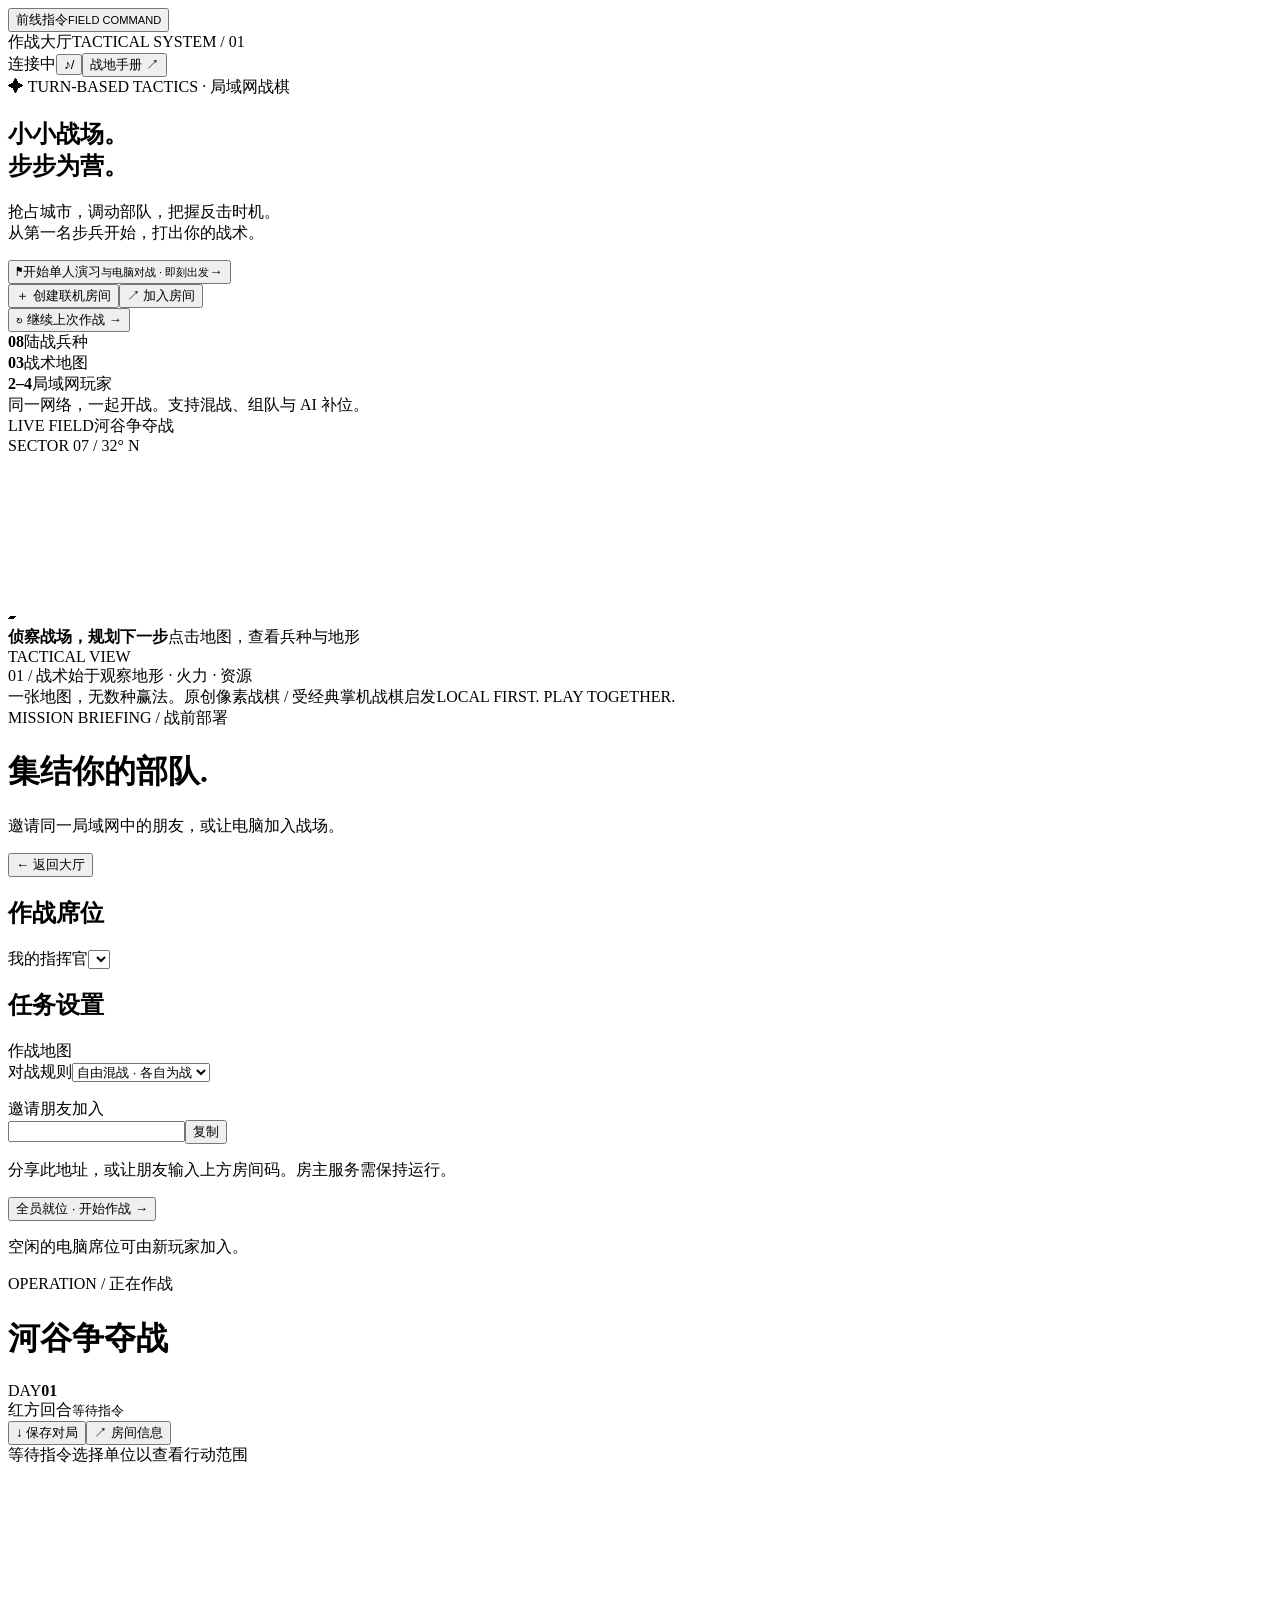
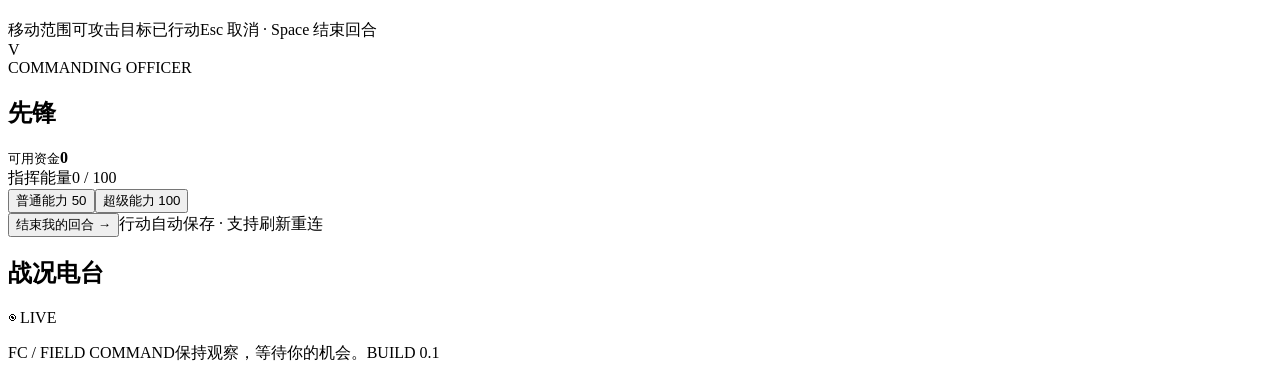
==== public/index.html @ edecf7a9 "Initial release: pixel tactics game with LAN multiplayer" ====
<!doctype html>
<html lang="zh-CN">
  <head>
    <meta charset="utf-8" />
    <meta name="viewport" content="width=device-width,initial-scale=1" />
    <meta name="theme-color" content="#141e22" />
    <meta
      name="description"
      content="前线指令：原创像素回合制战棋。单人演习，或与朋友在局域网展开2–4人对战。"
    />
    <title>前线指令 · FIELD COMMAND</title>
    <link
      rel="icon"
      href="data:image/svg+xml,%3Csvg xmlns='http://www.w3.org/2000/svg' viewBox='0 0 64 64'%3E%3Crect width='64' height='64' rx='14' fill='%23141e22'/%3E%3Cpath d='M12 18h40v10H22v8h24v10H22v8H12z' fill='%23f27c56'/%3E%3C/svg%3E"
    />
    <link rel="stylesheet" href="/style.css" />
  </head>
  <body>
    <div id="app">
      <header class="topbar">
        <button class="brand" id="home-button" aria-label="返回作战大厅">
          <span class="brand-mark"><i></i><i></i><i></i></span
          ><span>前线指令<small>FIELD COMMAND</small></span>
        </button>
        <div class="top-context" id="top-context">
          <span class="nav-label">作战大厅</span
          ><span class="version-label">TACTICAL SYSTEM / 01</span>
        </div>
        <div class="top-actions">
          <span class="network-status" id="network-status"><i></i>连接中</span
          ><button
            class="icon-button"
            id="sound-button"
            title="开启音效"
            aria-label="开启音效"
          >
            ♪<span class="sound-slash">/</span></button
          ><button class="help-button" id="help-button">
            战地手册 <span>↗</span>
          </button>
        </div>
      </header>
      <main id="landing" class="screen landing">
        <section class="landing-copy">
          <div class="eyebrow">
            <span class="small-cross">✦</span> TURN-BASED TACTICS · 局域网战棋
          </div>
          <h1>小小战场。<br /><span>步步为营。</span></h1>
          <p class="intro">
            抢占城市，调动部队，把握反击时机。<br />从第一名步兵开始，打出你的战术。
          </p>
          <div class="landing-actions">
            <button id="quick-start" class="button primary large">
              <span class="button-icon">⚑</span
              ><span>开始单人演习<small>与电脑对战 · 即刻出发</small></span
              ><b>→</b>
            </button>
            <div class="action-pair">
              <button id="create-room" class="button secondary">
                ＋ 创建联机房间</button
              ><button id="join-room" class="button secondary">
                ↗ 加入房间
              </button>
            </div>
            <button id="resume-game" class="resume-button hidden">
              ↻ 继续上次作战 <span>→</span>
            </button>
          </div>
          <div class="feature-stats">
            <div><strong>08</strong><span>陆战兵种</span></div>
            <div><strong>03</strong><span>战术地图</span></div>
            <div><strong>2–4</strong><span>局域网玩家</span></div>
          </div>
          <div class="landing-note">
            <span class="tiny-dot"></span> 同一网络，一起开战。支持混战、组队与
            AI 补位。
          </div>
        </section>
        <section class="hero-panel" aria-label="战场预览">
          <div class="panel-heading">
            <div>
              <span class="orange-tag">LIVE FIELD</span
              ><span class="hero-map-name" id="hero-map-name">河谷争夺战</span>
            </div>
            <span class="coordinates">SECTOR 07 / 32° N</span>
          </div>
          <div class="hero-canvas-wrap">
            <canvas id="hero-canvas" aria-label="原创像素战场预览"></canvas>
            <div class="hero-map-corner top-left"></div>
            <div class="hero-map-corner bottom-right"></div>
          </div>
          <div class="hero-bottom">
            <div class="hero-unit">
              <span class="mini-tank" aria-hidden="true">▰</span>
              <div>
                <strong id="hero-detail-title">侦察战场，规划下一步</strong
                ><span id="hero-detail-text">点击地图，查看兵种与地形</span>
              </div>
            </div>
            <div class="hero-badge">
              <span class="tiny-dot"></span> TACTICAL VIEW
            </div>
          </div>
          <div class="field-caption">
            <span>01 / 战术始于观察</span><span>地形 · 火力 · 资源</span>
          </div>
        </section>
        <div class="landing-bottom">
          <span>一张地图，无数种赢法。</span
          ><span>原创像素战棋 / 受经典掌机战棋启发</span
          ><span>LOCAL FIRST. PLAY TOGETHER.</span>
        </div>
      </main>

      <main id="lobby" class="screen lobby hidden">
        <div class="section-title">
          <div>
            <div class="eyebrow">MISSION BRIEFING / 战前部署</div>
            <h1>集结你的部队<span>.</span></h1>
            <p>邀请同一局域网中的朋友，或让电脑加入战场。</p>
          </div>
          <button id="lobby-back" class="button subtle">← 返回大厅</button>
        </div>
        <div class="lobby-grid">
          <section class="lobby-main panel">
            <div class="panel-heading">
              <h2>作战席位</h2>
              <span id="lobby-count"></span>
            </div>
            <div id="seat-list"></div>
            <div class="lobby-commander">
              <label for="my-commander">我的指挥官</label
              ><select id="my-commander"></select>
              <p id="commander-description"></p>
            </div>
          </section>
          <aside class="lobby-settings panel">
            <div class="panel-heading">
              <h2>任务设置</h2>
              <span class="orange-tag" id="room-id"></span>
            </div>
            <div class="settings-content">
              <label>作战地图</label>
              <div id="map-options" class="map-options"></div>
              <label for="room-mode">对战规则</label
              ><select id="room-mode">
                <option value="ffa">自由混战 · 各自为战</option>
                <option value="teams">2v2 · 联合行动</option>
              </select>
              <p class="muted" id="mode-description"></p>
              <div class="invite-box">
                <label>邀请朋友加入</label>
                <div class="copy-row">
                  <input
                    id="invite-url"
                    readonly
                    aria-label="局域网邀请地址"
                  /><button id="copy-invite" class="button small">复制</button>
                </div>
                <p>分享此地址，或让朋友输入上方房间码。房主服务需保持运行。</p>
              </div>
              <button id="start-game" class="button primary large">
                全员就位 · 开始作战 <b>→</b>
              </button>
              <p class="lobby-footnote" id="start-hint">
                空闲的电脑席位可由新玩家加入。
              </p>
            </div>
          </aside>
        </div>
      </main>

      <main id="battle" class="screen battle hidden">
        <div class="battle-header">
          <div class="mission-title">
            <span class="eyebrow">OPERATION / 正在作战</span>
            <h1 id="battle-map-title">河谷争夺战</h1>
          </div>
          <div class="battle-turn">
            <span>DAY</span><strong id="day-number">01</strong>
            <div>
              <span id="active-player">红方回合</span
              ><small id="turn-status">等待指令</small>
            </div>
          </div>
          <div class="battle-tools">
            <button id="save-game" class="button subtle">↓ 保存对局</button
            ><button id="battle-invite" class="button subtle">
              ↗ 房间信息
            </button>
          </div>
        </div>
        <div class="battle-layout">
          <section class="battlefield-panel">
            <div class="battlefield-toolbar">
              <span id="field-status"><i class="tiny-dot"></i> 等待指令</span
              ><span id="field-hover">选择单位以查看行动范围</span>
            </div>
            <div id="battle-canvas-wrap" class="battle-canvas-wrap">
              <canvas
                id="battle-canvas"
                tabindex="0"
                aria-label="战术地图：点击己方单位选择，点击高亮格移动"
              ></canvas>
              <div id="turn-banner" class="turn-banner hidden"></div>
            </div>
            <div class="map-legend">
              <span><i class="legend-square move"></i>移动范围</span
              ><span><i class="legend-square attack"></i>可攻击目标</span
              ><span><i class="legend-square spent"></i>已行动</span
              ><span class="legend-tip">Esc 取消 · Space 结束回合</span>
            </div>
            <div id="player-strip" class="player-strip"></div>
          </section>
          <aside class="command-sidebar">
            <section class="commander-panel panel">
              <div class="commander-top">
                <div class="commander-avatar" id="commander-avatar">V</div>
                <div>
                  <span class="eyebrow">COMMANDING OFFICER</span>
                  <h2 id="co-name">先锋</h2>
                  <span id="my-faction"></span>
                </div>
                <div class="funds">
                  <small>可用资金</small><strong id="funds">0</strong>
                </div>
              </div>
              <div class="power-label">
                <span>指挥能量</span><span id="energy-value">0 / 100</span>
              </div>
              <div class="energy-track"><i id="energy-fill"></i><b></b></div>
              <div class="power-actions">
                <button id="power-button" class="power-button">
                  普通能力 <span>50</span></button
                ><button id="super-button" class="power-button">
                  超级能力 <span>100</span>
                </button>
              </div>
            </section>
            <section
              id="selection-panel"
              class="selection-panel panel"
            ></section>
            <div class="end-turn-area">
              <button id="end-turn" class="button primary large">
                结束我的回合 <b>→</b></button
              ><span id="save-status">行动自动保存 · 支持刷新重连</span>
            </div>
            <section class="log-panel panel">
              <div class="panel-heading">
                <h2>战况电台</h2>
                <span class="radio-icon">◉ LIVE</span>
              </div>
              <ol id="event-log"></ol>
            </section>
          </aside>
        </div>
      </main>
      <footer class="app-footer">
        <span>FC / FIELD COMMAND</span
        ><span id="footer-message">保持观察，等待你的机会。</span
        ><span>BUILD 0.1</span>
      </footer>
    </div>
    <div id="toast-container" role="status" aria-live="polite"></div>
    <dialog id="modal">
      <div class="modal-header">
        <div>
          <span class="eyebrow" id="modal-eyebrow">FIELD COMMAND</span>
          <h2 id="modal-title"></h2>
        </div>
        <button id="close-modal" class="icon-button" aria-label="关闭弹窗">
          ×
        </button>
      </div>
      <div id="modal-body"></div>
    </dialog>
    <script type="module" src="/app.mjs"></script>
  </body>
</html>
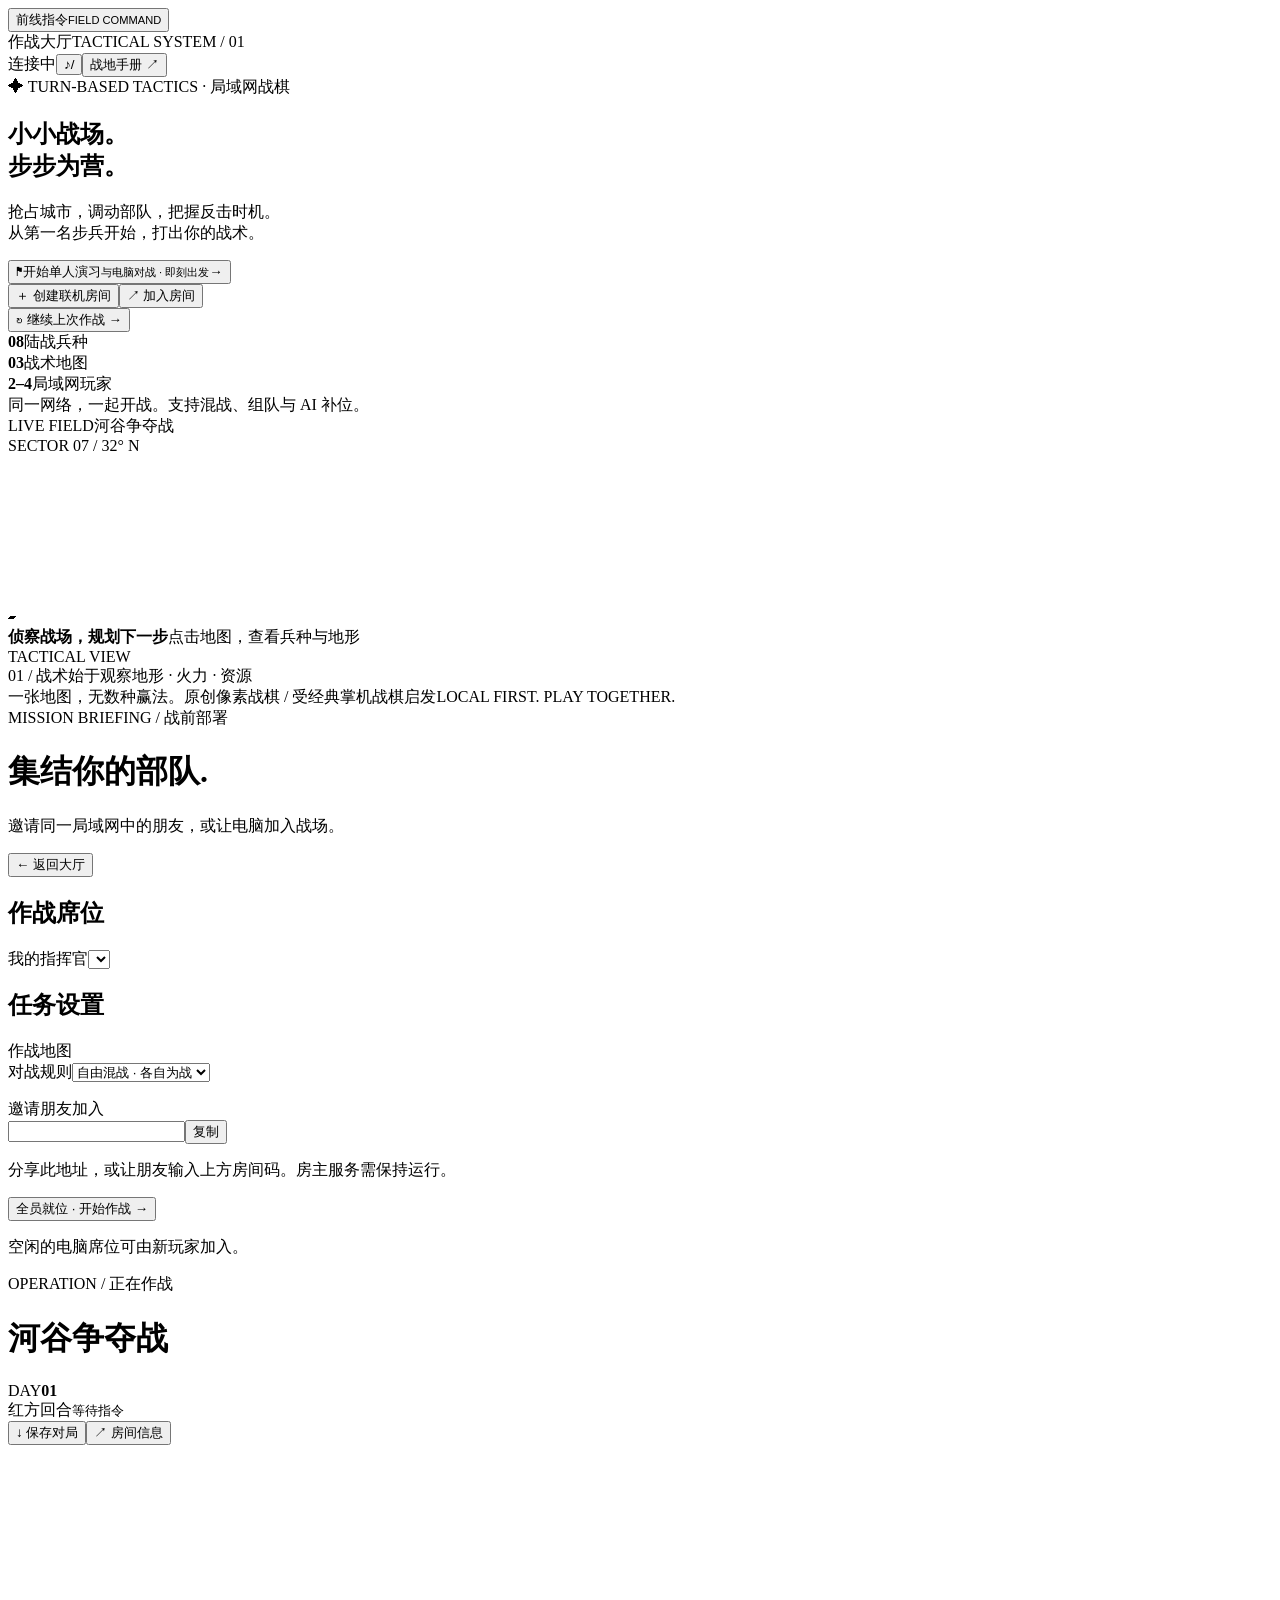
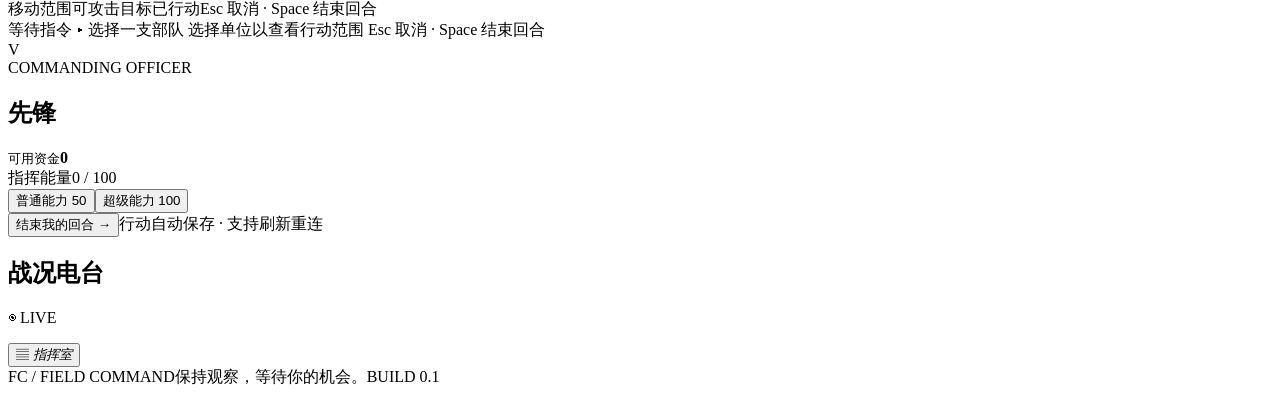
==== commit 619981f8: "F5: 点阵字体 + 面板全部浮层化（用户指令「都改掉，都改掉」） 针对上一条回复里悬着的两件事：   ① 引入点阵字体（最大的"像游戏"杠杆）   ② 右侧 268px 面板列 + 卡片式单位面板 " ====
--- a/public/index.html
+++ b/public/index.html
@@ -14,6 +14,10 @@
       href="data:image/svg+xml,%3Csvg xmlns='http://www.w3.org/2000/svg' viewBox='0 0 64 64'%3E%3Crect width='64' height='64' rx='14' fill='%23141e22'/%3E%3Cpath d='M12 18h40v10H22v8h24v10H22v8H12z' fill='%23f27c56'/%3E%3C/svg%3E"
     />
     <link rel="stylesheet" href="/style.css" />
+    <!-- 高级战争界面语言层：必须在 style.css 之后。删掉这一行即回退。 -->
+    <link rel="stylesheet" href="/aw-ui.css" />
+    <!-- 点阵字体 + HUD 浮层化层：必须在 aw-ui.css 之后。删掉这一行即回退。 -->
+    <link rel="stylesheet" href="/aw-hud.css" />
   </head>
   <body>
     <div id="app">
@@ -192,16 +196,21 @@
         </div>
         <div class="battle-layout">
           <section class="battlefield-panel">
-            <div class="battlefield-toolbar">
-              <span id="field-status"><i class="tiny-dot"></i> 等待指令</span
-              ><span id="field-hover">选择单位以查看行动范围</span>
-            </div>
             <div id="battle-canvas-wrap" class="battle-canvas-wrap">
+              <!-- F3：垫在战场后面的"无限延伸"层。
+                   地图之外不再是黑边，而是放大模糊后的地形，黑边感消失。
+                   由 renderer.mjs 绘制；不参与交互（pointer-events:none）。 -->
+              <canvas id="map-fill" class="map-fill" aria-hidden="true"></canvas>
               <canvas
                 id="battle-canvas"
                 tabindex="0"
                 aria-label="战术地图：点击己方单位选择，点击高亮格移动"
               ></canvas>
+              <div id="combat-stage" class="combat-stage" hidden aria-live="polite">
+                <div class="combat-stage-head"><span>交战 / ENGAGEMENT</span><button id="skip-combat" type="button" aria-label="跳过战斗动画">跳过 ›</button></div>
+                <canvas id="combat-scene" width="640" height="300" aria-label="交战双方及其所在战场"></canvas>
+                <div id="combat-caption" class="combat-caption"></div>
+              </div>
               <div id="turn-banner" class="turn-banner hidden"></div>
             </div>
             <div class="map-legend">
@@ -211,6 +220,25 @@
               ><span class="legend-tip">Esc 取消 · Space 结束回合</span>
             </div>
             <div id="player-strip" class="player-strip"></div>
+            <!-- F5：底部说明栏。高级战争界面里这是常驻的一条（实测色 rgb(107,121,148)），
+                 用来实时解释当前高亮项。原来这段说明文字是挤在右侧栏里的段落，
+                 既占版面又像网页正文——现在收成一行，跟着光标走。 -->
+            <div id="command-bar" class="command-bar">
+              <!-- F5：原来的「战场工具条」是一块浮在地图左上的小面板。
+                   现在收进这条说明栏——高级战争没有一个浮在地图上的状态框，
+                   所有「解释性文字」都在底部这一条里。
+                   ⚠️ #field-status / #field-hover 这两个 id 是 app.mjs 在写的，
+                      搬位置可以，改名不行。 -->
+              <span id="field-status" class="command-bar-status"
+                ><i class="tiny-dot"></i> 等待指令</span
+              >
+              <span class="command-bar-key" aria-hidden="true">▸</span>
+              <span id="command-bar-text">选择一支部队</span>
+              <span id="field-hover" class="command-bar-hover"
+                >选择单位以查看行动范围</span
+              >
+              <span class="command-bar-hint">Esc 取消 · Space 结束回合</span>
+            </div>
           </section>
           <aside class="command-sidebar">
             <section class="commander-panel panel">
@@ -254,6 +282,26 @@
               <ol id="event-log"></ol>
             </section>
           </aside>
+          <!-- F5：命令菜单的落点。
+               为什么不直接放在 #selection-panel 里？因为 `.command-sidebar .panel`
+               带 backdrop-filter，而 backdrop-filter 会为 fixed 定位的后代
+               **建立包含块**——菜单的 left/top 就变成相对面板计算，
+               而不是视口，菜单会跑到屏幕外（第一版就踩了这个坑）。
+               放到这里，祖先没有任何 transform/filter，坐标才是真·视口坐标。 -->
+          <div id="command-menu-host" class="command-menu-host"></div>
+          <!-- F5：指挥室抽屉开关。高级战争平时屏幕上没有 CO 信息面板——
+               那是「按需打开」的菜单项。所以把指挥官/能量/战况电台收进抽屉，
+               默认全隐藏，保留一个小按钮随时开合。 -->
+          <button
+            id="drawer-toggle"
+            class="drawer-toggle"
+            type="button"
+            aria-pressed="false"
+            title="指挥室：指挥官 · 战况电台（Esc 关闭）"
+          >
+            <span aria-hidden="true">▤</span>
+            <em>指挥室</em>
+          </button>
         </div>
       </main>
       <footer class="app-footer">
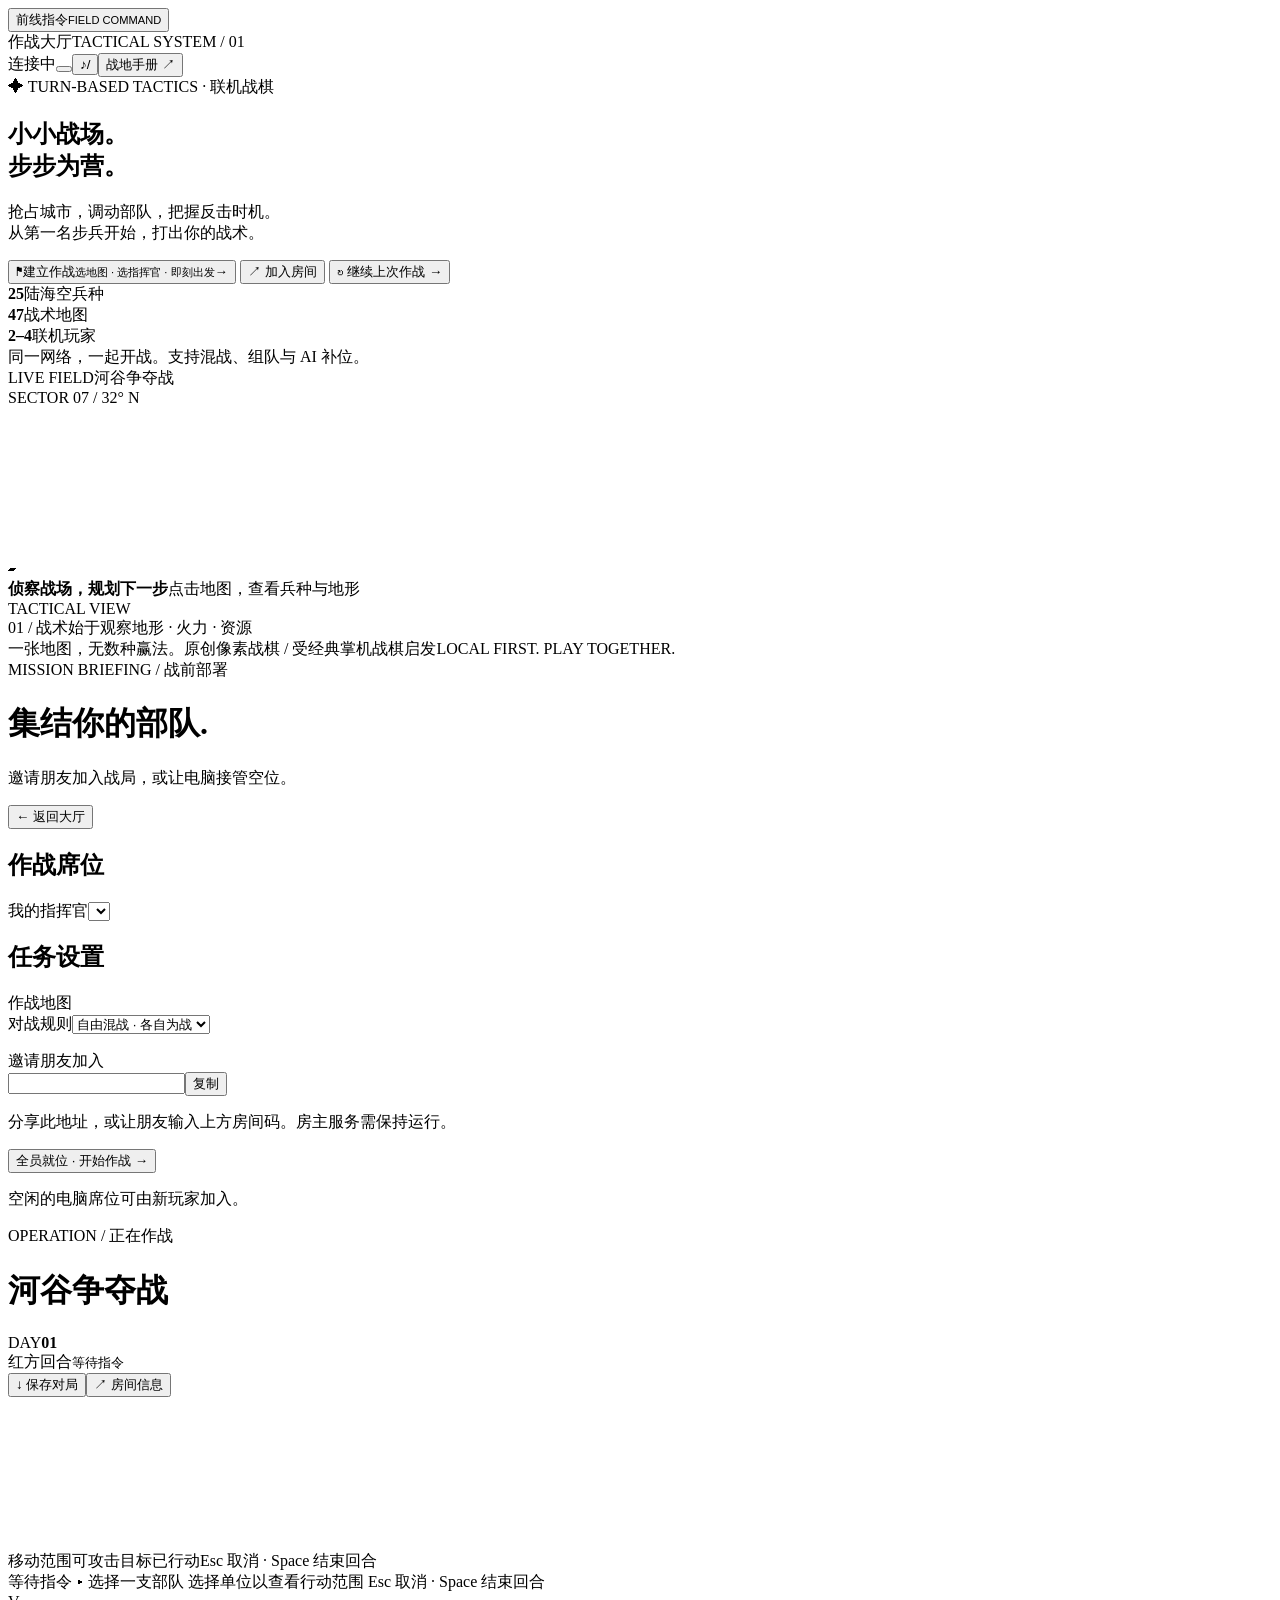
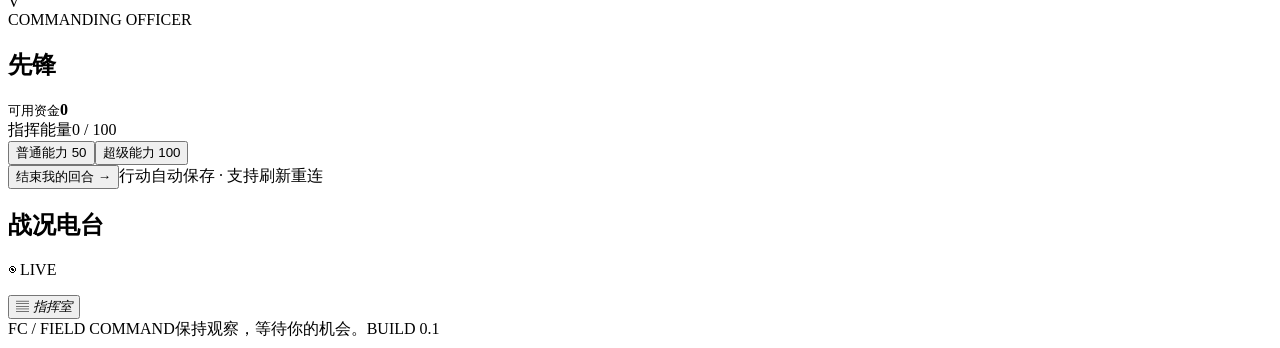
==== commit 6435d19a: "首页统一「建立作战」入口 + 个人档案战绩 + 公网部署支持 首页 - 去掉藏在角落的「单人演习」快捷入口，改为统一的「建立作战」：席位、地图、指挥官、   对战模式都在同一个弹窗里选，空位默认由电脑" ====
--- a/public/index.html
+++ b/public/index.html
@@ -6,7 +6,7 @@
     <meta name="theme-color" content="#141e22" />
     <meta
       name="description"
-      content="前线指令：原创像素回合制战棋。单人演习，或与朋友在局域网展开2–4人对战。"
+      content="前线指令：原创像素回合制战棋。建立战局，2–4 人对战，空位由电脑接管。"
     />
     <title>前线指令 · FIELD COMMAND</title>
     <link
@@ -18,6 +18,11 @@
     <link rel="stylesheet" href="/aw-ui.css" />
     <!-- 点阵字体 + HUD 浮层化层：必须在 aw-ui.css 之后。删掉这一行即回退。 -->
     <link rel="stylesheet" href="/aw-hud.css" />
+    <!-- ★ 真实战争界面层（金属材质 + 冷灰调 + 3D）：必须在 aw-hud.css 之后。
+         它覆盖上面三层的配色与材质。删掉这一行即完全回退到 AW 像素界面。 -->
+    <link rel="stylesheet" href="/hw-ui.css" />
+    <!-- 个人档案与战绩面板：样式全部限定在 .profile-* 内，删掉这一行即回退。 -->
+    <link rel="stylesheet" href="/profile.css" />
   </head>
   <body>
     <div id="app">
@@ -33,6 +38,12 @@
         <div class="top-actions">
           <span class="network-status" id="network-status"><i></i>连接中</span
           ><button
+            class="avatar-button"
+            id="profile-button"
+            title="我的档案与战绩"
+            aria-label="我的档案与战绩"
+          ></button
+          ><button
             class="icon-button"
             id="sound-button"
             title="开启音效"
@@ -47,33 +58,29 @@
       <main id="landing" class="screen landing">
         <section class="landing-copy">
           <div class="eyebrow">
-            <span class="small-cross">✦</span> TURN-BASED TACTICS · 局域网战棋
+            <span class="small-cross">✦</span> TURN-BASED TACTICS · 联机战棋
           </div>
           <h1>小小战场。<br /><span>步步为营。</span></h1>
           <p class="intro">
             抢占城市，调动部队，把握反击时机。<br />从第一名步兵开始，打出你的战术。
           </p>
           <div class="landing-actions">
-            <button id="quick-start" class="button primary large">
+            <button id="create-room" class="button primary large">
               <span class="button-icon">⚑</span
-              ><span>开始单人演习<small>与电脑对战 · 即刻出发</small></span
+              ><span>建立作战<small>选地图 · 选指挥官 · 即刻出发</small></span
               ><b>→</b>
             </button>
-            <div class="action-pair">
-              <button id="create-room" class="button secondary">
-                ＋ 创建联机房间</button
-              ><button id="join-room" class="button secondary">
-                ↗ 加入房间
-              </button>
-            </div>
+            <button id="join-room" class="button secondary">
+              ↗ 加入房间
+            </button>
             <button id="resume-game" class="resume-button hidden">
               ↻ 继续上次作战 <span>→</span>
             </button>
           </div>
           <div class="feature-stats">
-            <div><strong>08</strong><span>陆战兵种</span></div>
-            <div><strong>03</strong><span>战术地图</span></div>
-            <div><strong>2–4</strong><span>局域网玩家</span></div>
+            <div><strong>25</strong><span>陆海空兵种</span></div>
+            <div><strong>47</strong><span>战术地图</span></div>
+            <div><strong>2–4</strong><span>联机玩家</span></div>
           </div>
           <div class="landing-note">
             <span class="tiny-dot"></span> 同一网络，一起开战。支持混战、组队与
@@ -89,7 +96,32 @@
             <span class="coordinates">SECTOR 07 / 32° N</span>
           </div>
           <div class="hero-canvas-wrap">
-            <canvas id="hero-canvas" aria-label="原创像素战场预览"></canvas>
+            <canvas id="hero-canvas" aria-label="循环战争影像"></canvas>
+            <!-- ★ 写实电影感背景板（F5-film）
+                 铺满全屏的一段 10 秒无缝循环战争素材，替掉原来的像素战场当背景板。
+                 素材：Mixkit "Soldiers walking in the forest"（id 23049）
+                 许可：Mixkit Restricted License —— 仅限个人 / 非商业用途。
+                 切点：原片 6.75s→16.75s，是全片首尾画面状态最接近的区间
+                       （灰度差 25.69，全片最低），所以直接硬切回开头看不出接缝，
+                       不需要做溶接（溶接会在运动幅度大的画面留下鬼影）。
+                 想换素材：直接替换 public/media/intro-loop.mp4 即可，尺寸建议 1280×720、时长 8–12s。 -->
+            <video
+              id="intro-video"
+              class="intro-video"
+              src="/media/intro-loop.mp4"
+              autoplay
+              loop
+              muted
+              playsinline
+              preload="auto"
+              poster="/media/intro-poster.jpg"
+            ></video>
+            <div class="intro-film-tint"></div>
+            <div class="hero-cinematic" aria-hidden="true">
+              <div id="hero-flash"></div>
+              <div id="hero-smoke"></div>
+              <div class="hero-scan"></div>
+            </div>
             <div class="hero-map-corner top-left"></div>
             <div class="hero-map-corner bottom-right"></div>
           </div>
@@ -121,7 +153,7 @@
           <div>
             <div class="eyebrow">MISSION BRIEFING / 战前部署</div>
             <h1>集结你的部队<span>.</span></h1>
-            <p>邀请同一局域网中的朋友，或让电脑加入战场。</p>
+            <p>邀请朋友加入战局，或让电脑接管空位。</p>
           </div>
           <button id="lobby-back" class="button subtle">← 返回大厅</button>
         </div>
@@ -158,7 +190,7 @@
                   <input
                     id="invite-url"
                     readonly
-                    aria-label="局域网邀请地址"
+                    aria-label="邀请地址"
                   /><button id="copy-invite" class="button small">复制</button>
                 </div>
                 <p>分享此地址，或让朋友输入上方房间码。房主服务需保持运行。</p>
